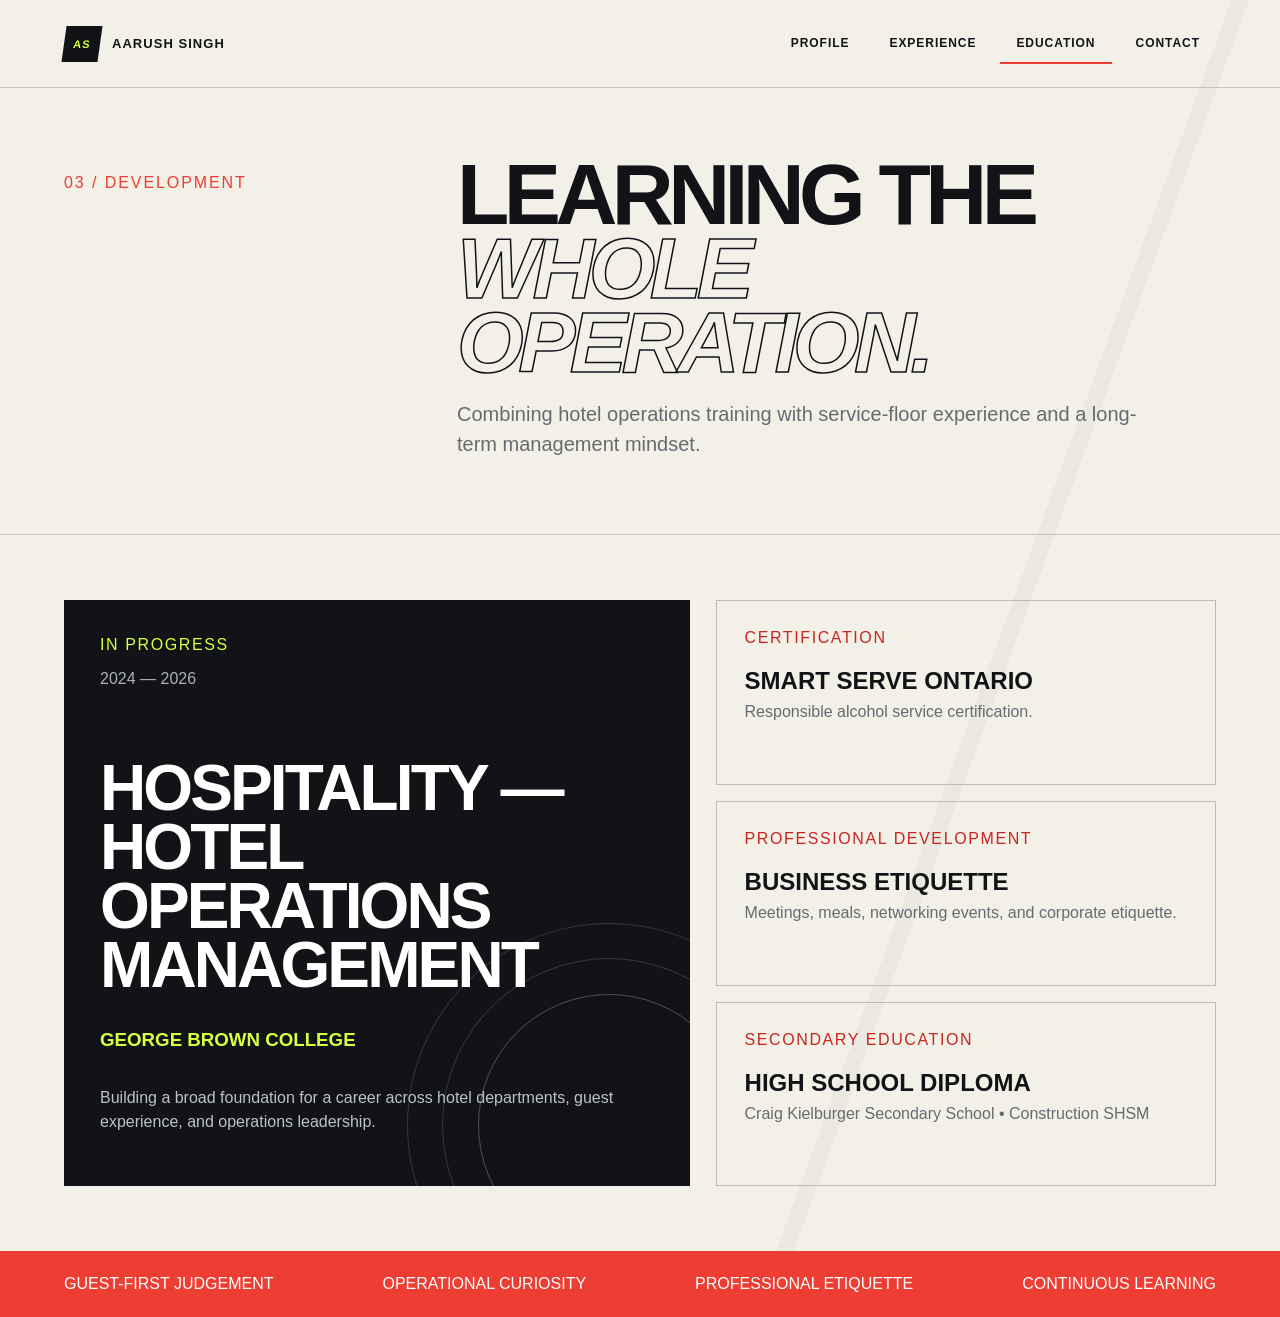
==== education.html @ 895448e5 "Add files via upload" ====
<!doctype html><html lang="en"><head><meta charset="utf-8"><meta name="viewport" content="width=device-width,initial-scale=1"><title>Education | Aarush Singh</title><meta name="description" content="Hospitality education, certifications, and professional development for Aarush Singh."><link rel="stylesheet" href="style.css"></head><body><main class="site-shell"><header class="topbar"><a class="brand" href="index.html"><span class="brand-mark">AS</span><span>Aarush Singh</span></a><nav><a href="index.html">Profile</a><a href="experience.html">Experience</a><a class="active" href="education.html">Education</a><a href="contact.html">Contact</a></nav></header><section class="page-head"><p class="section-code">03 / Development</p><h1>Learning the<br><em>whole operation.</em></h1><p>Combining hotel operations training with service-floor experience and a long-term management mindset.</p></section><section class="edu-grid"><article class="feature-card"><span>In progress</span><p>2024 — 2026</p><h2>Hospitality — Hotel Operations Management</h2><h3>George Brown College</h3><p class="card-copy">Building a broad foundation for a career across hotel departments, guest experience, and operations leadership.</p></article><div class="stack"><article><span>Certification</span><h2>Smart Serve Ontario</h2><p>Responsible alcohol service certification.</p></article><article><span>Professional development</span><h2>Business Etiquette</h2><p>Meetings, meals, networking events, and corporate etiquette.</p></article><article><span>Secondary education</span><h2>High School Diploma</h2><p>Craig Kielburger Secondary School • Construction SHSM</p></article></div></section><section class="capability-row"><span>Guest-first judgement</span><span>Operational curiosity</span><span>Professional etiquette</span><span>Continuous learning</span></section></main></body></html>
---- style.css ----
:root { --ink:#111317; --paper:#f3f0e8; --acid:#d9ff3f; --red:#ee3d32; --muted:#666b70; }
* { box-sizing:border-box; } html { background:var(--ink); } body { margin:0; background:var(--paper); color:var(--ink); font-family:Arial,Helvetica,sans-serif; } a { color:inherit; text-decoration:none; }
.site-shell { min-height:100vh; background:linear-gradient(110deg,transparent 0 70%,rgba(17,19,23,.035) 70% 71%,transparent 71%); }
.topbar { min-height:88px; padding:0 5vw; display:flex; align-items:center; justify-content:space-between; border-bottom:1px solid #c8c5bd; }
.brand { display:flex; gap:12px; align-items:center; text-transform:uppercase; font-weight:800; letter-spacing:.08em; font-size:13px; }
.brand-mark { display:grid; place-items:center; width:36px; height:36px; background:var(--ink); color:var(--acid); font-size:11px; transform:skew(-8deg); }
nav { display:flex; gap:8px; } nav a { padding:12px 16px; font-size:12px; font-weight:800; text-transform:uppercase; letter-spacing:.08em; border-bottom:2px solid transparent; } nav a:hover,nav a:focus-visible,nav a.active { border-color:var(--red); }
.hero { min-height:610px; padding:7vw 5vw 5vw; display:grid; grid-template-columns:minmax(0,1.4fr) minmax(320px,.6fr); gap:8vw; align-items:center; }
.eyebrow { display:flex; gap:26px; font:700 11px/1 var(--font-geist-mono),monospace; text-transform:uppercase; letter-spacing:.13em; } .eyebrow span:first-child:before { content:""; display:inline-block; width:34px; height:3px; margin:0 12px 2px 0; background:var(--red); }
h1 { margin:34px 0 24px; max-width:900px; font-size:clamp(52px,7vw,105px); line-height:.86; letter-spacing:-.065em; text-transform:uppercase; } h1 em { color:transparent; -webkit-text-stroke:1.5px var(--ink); font-style:italic; }
.intro { max-width:690px; font-size:clamp(18px,1.7vw,24px); line-height:1.45; color:#34383d; } .actions { display:flex; gap:12px; margin-top:38px; }
.button { padding:16px 20px; border:1px solid var(--ink); font-size:12px; font-weight:800; text-transform:uppercase; letter-spacing:.06em; transition:.2s; } .button.primary { background:var(--ink); color:white; } .button.primary span { color:var(--acid); margin-left:24px; } .button:hover { transform:translateY(-2px); }
.telemetry { border-top:5px solid var(--ink); padding:22px 0; } .telemetry-head { display:flex; justify-content:space-between; text-transform:uppercase; font-size:11px; letter-spacing:.13em; } .telemetry-head b { color:var(--red); }
.track-line { display:flex; align-items:center; margin:34px 0 25px; } .track-line:before { content:""; height:2px; background:#bdbbb4; flex:1; } .track-line i { width:10px; height:10px; margin-left:-1px; background:var(--paper); border:2px solid var(--ink); border-radius:50%; } .track-line i:first-of-type { background:var(--acid); }
.career-step { position:relative; padding:16px 0 16px 70px; border-bottom:1px solid #c8c5bd; } .career-step span { position:absolute; left:0; top:19px; font:700 10px var(--font-geist-mono),monospace; color:var(--muted); } .career-step strong { display:block; text-transform:uppercase; font-size:18px; } .career-step small { color:var(--muted); } .career-step.current strong:after { content:"ACTIVE"; margin-left:10px; background:var(--acid); padding:3px 5px; font:700 8px var(--font-geist-mono),monospace; }
.signal-strip { background:var(--ink); color:white; padding:28px 5vw; display:grid; grid-template-columns:repeat(3,1fr) 1.5fr; gap:35px; align-items:center; } .signal-strip div { display:grid; grid-template-columns:auto 1fr; column-gap:14px; } .signal-strip span { color:var(--acid); font:700 10px var(--font-geist-mono),monospace; } .signal-strip strong { grid-row:span 2; font-size:33px; } .signal-strip small { color:#adb1b5; text-transform:uppercase; letter-spacing:.06em; } .signal-strip p { margin:0; text-align:right; text-transform:uppercase; line-height:1.25; color:var(--acid); font-weight:800; }
.page-head { padding:70px 5vw 55px; display:grid; grid-template-columns:1fr 2.4fr; column-gap:6vw; border-bottom:1px solid #c8c5bd; } .section-code { text-transform:uppercase; letter-spacing:.12em; font:700 11px var(--font-geist-mono),monospace; color:var(--red); } .page-head h1 { grid-column:2; margin:0; font-size:clamp(52px,6.7vw,96px); } .page-head>p:last-child { grid-column:2; max-width:680px; font-size:20px; line-height:1.5; color:var(--muted); }
.role-list { padding:0 5vw 70px; } .role-card { display:grid; grid-template-columns:70px minmax(250px,1fr) 1fr; gap:3vw; padding:38px 0; border-bottom:1px solid #c8c5bd; transition:.25s; } .role-card:hover { padding-left:12px; background:linear-gradient(90deg,rgba(217,255,63,.22),transparent 65%); } .role-num { color:var(--red); font:700 11px var(--font-geist-mono),monospace; } .role-card h2 { margin:8px 0 0; font-size:clamp(32px,4vw,58px); line-height:.9; text-transform:uppercase; letter-spacing:-.04em; } .role-card h3 { margin:10px 0 0; font-size:17px; } .role-meta { margin:0; text-transform:uppercase; font:700 10px var(--font-geist-mono),monospace; letter-spacing:.1em; } .role-meta b { margin-left:10px; background:var(--acid); padding:4px 6px; } .role-detail { align-self:end; } .role-detail p { font-size:16px; line-height:1.5; color:#3e4246; } .role-detail small { font:600 11px/1.7 var(--font-geist-mono),monospace; color:var(--muted); text-transform:uppercase; }
.page-cta { margin-top:auto; padding:28px 5vw; background:var(--ink); color:white; display:flex; justify-content:space-between; gap:30px; text-transform:uppercase; } .page-cta span { color:var(--acid); font:700 10px var(--font-geist-mono),monospace; } .page-cta strong { text-align:right; }
.edu-grid { padding:65px 5vw; display:grid; grid-template-columns:1.25fr 1fr; gap:26px; } .feature-card { min-height:470px; padding:36px; background:var(--ink); color:white; display:flex; flex-direction:column; position:relative; overflow:hidden; } .feature-card:after { content:""; position:absolute; width:260px; height:260px; border:1px solid #4a4e53; border-radius:50%; right:-50px; bottom:-70px; box-shadow:0 0 0 35px var(--ink),0 0 0 36px #34383d,0 0 0 70px var(--ink),0 0 0 71px #34383d; } .feature-card>span { color:var(--acid); } .stack span { color:#c72620; } .feature-card>span,.stack span { font:700 10px var(--font-geist-mono),monospace; text-transform:uppercase; letter-spacing:.1em; } .feature-card>p:first-of-type { color:#aeb2b6; font:700 11px var(--font-geist-mono),monospace; } .feature-card h2 { max-width:700px; margin:55px 0 16px; font-size:clamp(36px,5vw,68px); line-height:.92; text-transform:uppercase; letter-spacing:-.045em; position:relative; z-index:1; } .feature-card h3 { color:var(--acid); text-transform:uppercase; } .card-copy { max-width:570px; color:#bec2c5; line-height:1.5; position:relative; z-index:1; }
.stack { display:grid; gap:16px; } .stack article { padding:28px; border:1px solid #bdbbb4; min-height:145px; } .stack h2 { margin:20px 0 8px; text-transform:uppercase; } .stack p { color:var(--muted); margin:0; } .capability-row { padding:24px 5vw; background:var(--red); color:white; display:flex; justify-content:space-between; gap:20px; flex-wrap:wrap; text-transform:uppercase; font:800 11px var(--font-geist-mono),monospace; }
.contact-page { background:var(--ink); color:white; } .contact-page .topbar { border-color:#373b40; } .contact-wrap { min-height:690px; padding:7vw 5vw; display:grid; grid-template-columns:1.5fr 1fr; gap:8vw; align-items:center; background:radial-gradient(circle at 60% 50%,#20242a 0 1px,transparent 1px 100%); background-size:22px 22px; } .contact-wrap h1 { margin:30px 0; font-size:clamp(58px,8vw,118px); } .contact-wrap h1 em { -webkit-text-stroke-color:white; } .contact-intro { max-width:650px; color:#b9bdc0; font-size:20px; line-height:1.5; }
.contact-panel { border-top:5px solid var(--acid); background:#181b20; padding:28px; } .contact-panel>p { color:var(--acid); text-transform:uppercase; font:700 10px var(--font-geist-mono),monospace; letter-spacing:.1em; } .contact-link { display:grid; grid-template-columns:80px 1fr auto; gap:15px; align-items:center; padding:25px 0; border-bottom:1px solid #3f4348; } .contact-link span,.location span { color:#92979b; font:700 10px var(--font-geist-mono),monospace; text-transform:uppercase; } .contact-link strong { overflow-wrap:anywhere; } .contact-link i { color:var(--acid); font-style:normal; } .contact-link:hover strong { color:var(--acid); } .location { padding:25px 0 5px; display:flex; justify-content:space-between; gap:20px; } .contact-footer { padding:26px 5vw; border-top:1px solid #373b40; display:flex; justify-content:space-between; color:var(--acid); text-transform:uppercase; font:700 10px var(--font-geist-mono),monospace; }
@media(prefers-reduced-motion:reduce){*{scroll-behavior:auto!important;transition:none!important}}
@media(max-width:820px){.topbar{height:auto;padding:18px 5vw;align-items:flex-start}.brand>span:last-child{display:none}nav{flex-wrap:wrap;justify-content:flex-end}nav a{padding:8px;font-size:10px}.hero{grid-template-columns:1fr;padding-top:60px}.signal-strip{grid-template-columns:1fr 1fr}.signal-strip p{text-align:left}}
@media(max-width:820px){.page-head{grid-template-columns:1fr}.page-head h1,.page-head>p:last-child{grid-column:1}.role-card{grid-template-columns:45px 1fr}.role-detail{grid-column:2}.edu-grid,.contact-wrap{grid-template-columns:1fr}.contact-wrap{padding-top:70px}.feature-card{min-height:420px}}
@media(max-width:520px){h1{font-size:48px}.eyebrow{flex-direction:column;gap:12px}.actions{flex-direction:column}.signal-strip{grid-template-columns:1fr}.page-head{padding-top:50px}.role-card{grid-template-columns:1fr}.role-detail{grid-column:1}.role-num{display:none}.page-cta{flex-direction:column}.page-cta strong{text-align:left}.edu-grid{padding:40px 5vw}.feature-card{padding:25px}.contact-link{grid-template-columns:1fr auto}.contact-link span{grid-column:1/-1}.location{flex-direction:column}.contact-footer{gap:20px}}
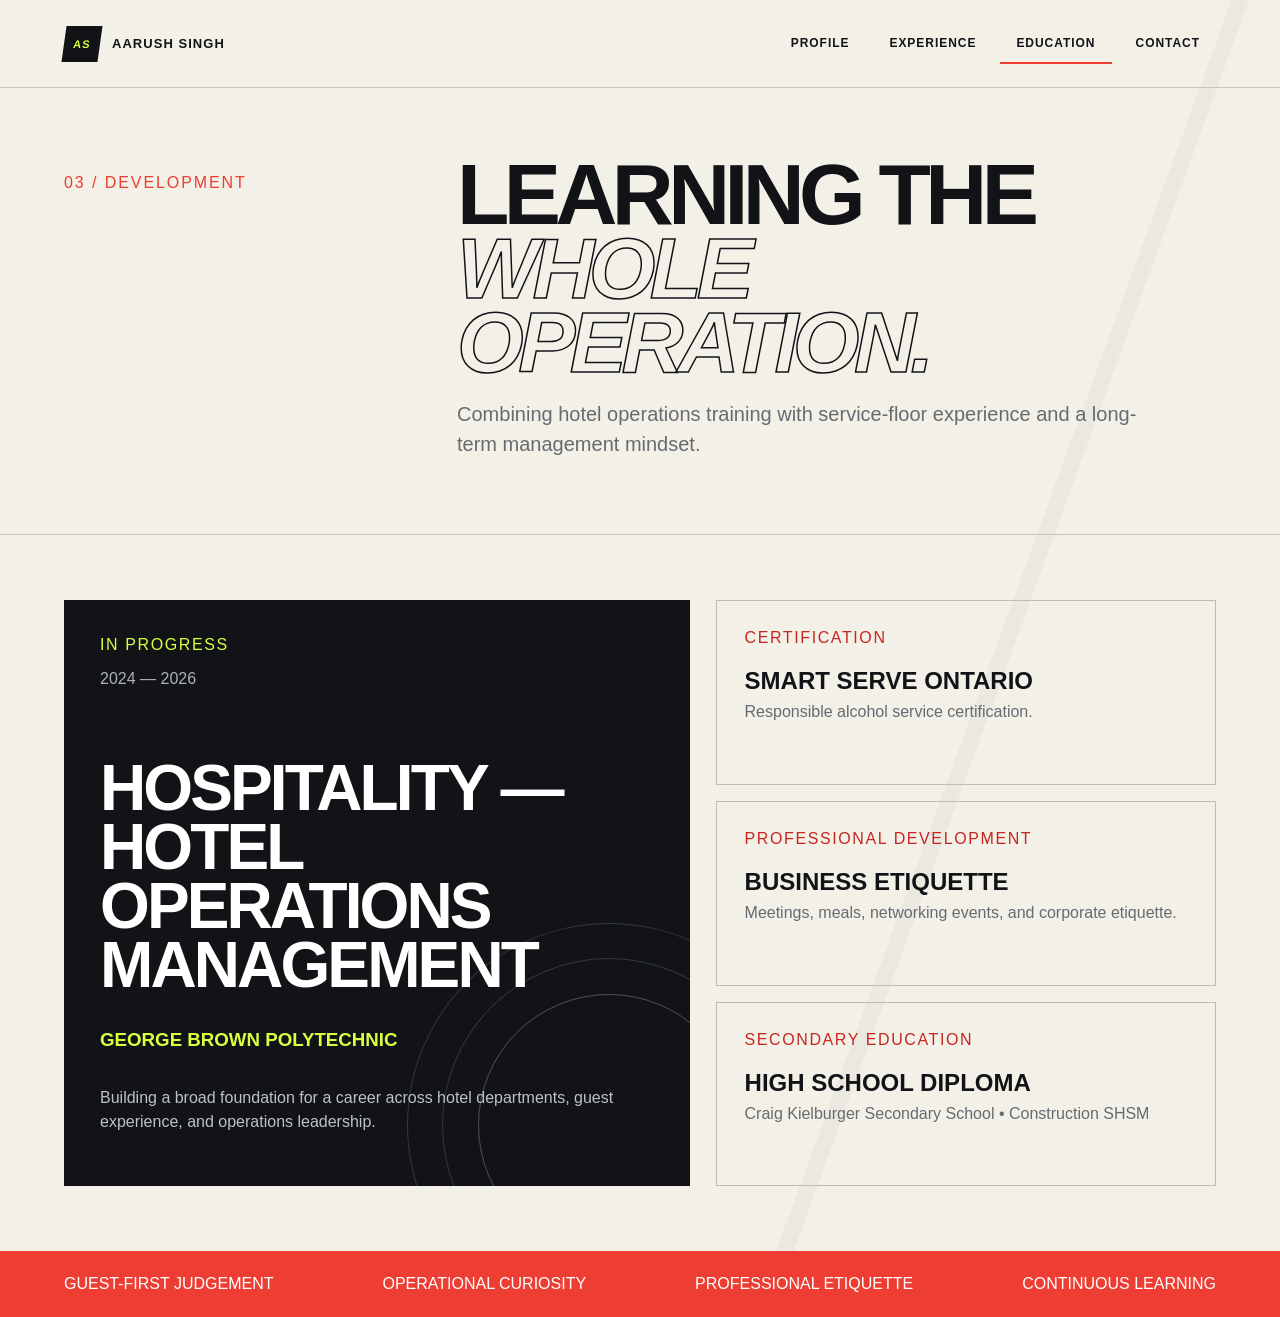
==== commit f2e96253: "Update college name Rename George Brown College to George Brown Polytechnic." ====
--- a/education.html
+++ b/education.html
@@ -1 +1 @@
-<!doctype html><html lang="en"><head><meta charset="utf-8"><meta name="viewport" content="width=device-width,initial-scale=1"><title>Education | Aarush Singh</title><meta name="description" content="Hospitality education, certifications, and professional development for Aarush Singh."><link rel="stylesheet" href="style.css"></head><body><main class="site-shell"><header class="topbar"><a class="brand" href="index.html"><span class="brand-mark">AS</span><span>Aarush Singh</span></a><nav><a href="index.html">Profile</a><a href="experience.html">Experience</a><a class="active" href="education.html">Education</a><a href="contact.html">Contact</a></nav></header><section class="page-head"><p class="section-code">03 / Development</p><h1>Learning the<br><em>whole operation.</em></h1><p>Combining hotel operations training with service-floor experience and a long-term management mindset.</p></section><section class="edu-grid"><article class="feature-card"><span>In progress</span><p>2024 — 2026</p><h2>Hospitality — Hotel Operations Management</h2><h3>George Brown College</h3><p class="card-copy">Building a broad foundation for a career across hotel departments, guest experience, and operations leadership.</p></article><div class="stack"><article><span>Certification</span><h2>Smart Serve Ontario</h2><p>Responsible alcohol service certification.</p></article><article><span>Professional development</span><h2>Business Etiquette</h2><p>Meetings, meals, networking events, and corporate etiquette.</p></article><article><span>Secondary education</span><h2>High School Diploma</h2><p>Craig Kielburger Secondary School • Construction SHSM</p></article></div></section><section class="capability-row"><span>Guest-first judgement</span><span>Operational curiosity</span><span>Professional etiquette</span><span>Continuous learning</span></section></main></body></html>
+<!doctype html><html lang="en"><head><meta charset="utf-8"><meta name="viewport" content="width=device-width,initial-scale=1"><title>Education | Aarush Singh</title><meta name="description" content="Hospitality education, certifications, and professional development for Aarush Singh."><link rel="stylesheet" href="style.css"></head><body><main class="site-shell"><header class="topbar"><a class="brand" href="index.html"><span class="brand-mark">AS</span><span>Aarush Singh</span></a><nav><a href="index.html">Profile</a><a href="experience.html">Experience</a><a class="active" href="education.html">Education</a><a href="contact.html">Contact</a></nav></header><section class="page-head"><p class="section-code">03 / Development</p><h1>Learning the<br><em>whole operation.</em></h1><p>Combining hotel operations training with service-floor experience and a long-term management mindset.</p></section><section class="edu-grid"><article class="feature-card"><span>In progress</span><p>2024 — 2026</p><h2>Hospitality — Hotel Operations Management</h2><h3>George Brown Polytechnic</h3><p class="card-copy">Building a broad foundation for a career across hotel departments, guest experience, and operations leadership.</p></article><div class="stack"><article><span>Certification</span><h2>Smart Serve Ontario</h2><p>Responsible alcohol service certification.</p></article><article><span>Professional development</span><h2>Business Etiquette</h2><p>Meetings, meals, networking events, and corporate etiquette.</p></article><article><span>Secondary education</span><h2>High School Diploma</h2><p>Craig Kielburger Secondary School • Construction SHSM</p></article></div></section><section class="capability-row"><span>Guest-first judgement</span><span>Operational curiosity</span><span>Professional etiquette</span><span>Continuous learning</span></section></main></body></html>
